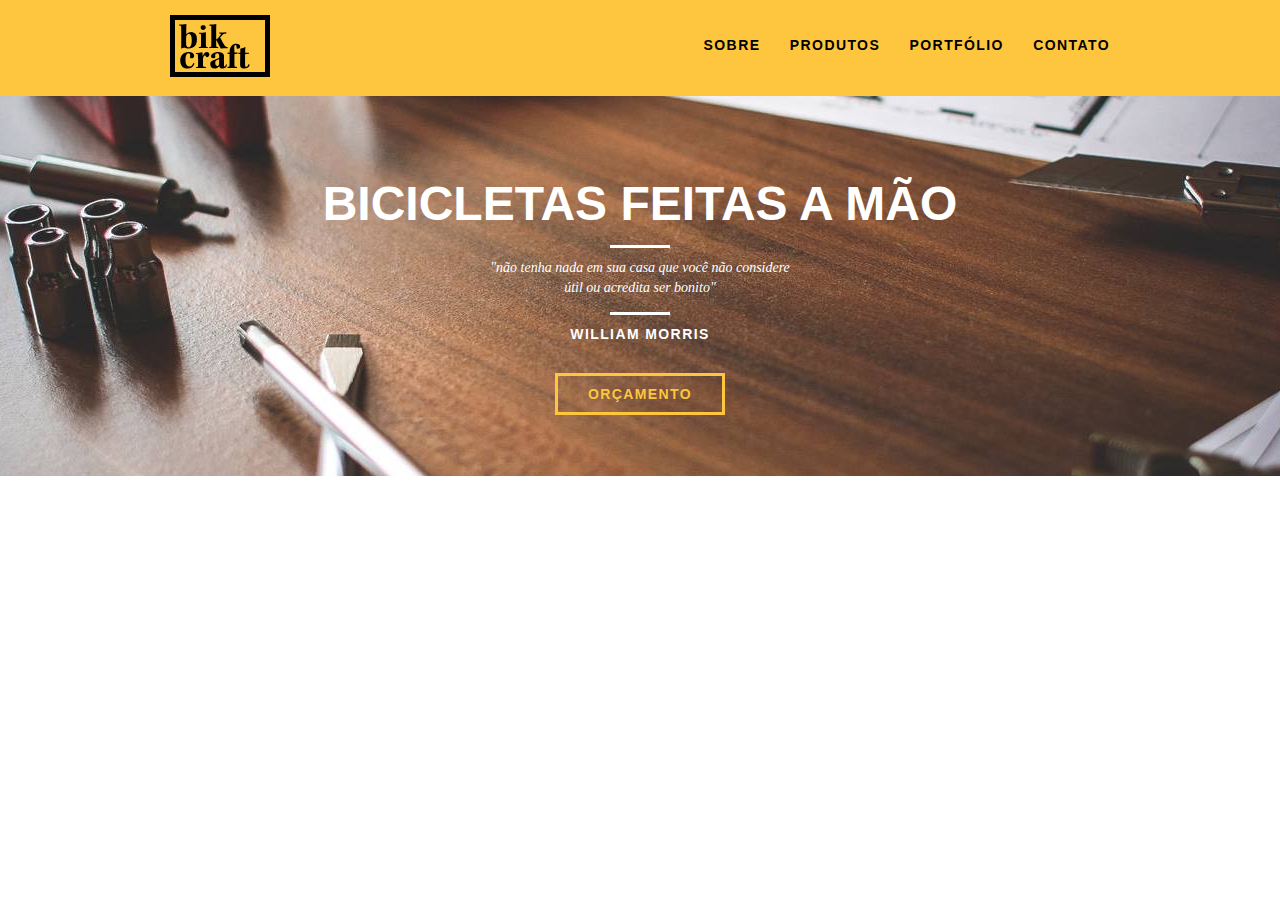
==== index.html @ 7f88d822 "bikcraft-1" ====
<!DOCTYPE html>
<html lang="pt-br">
<head>
    <meta charset="UTF-8">
    <meta http-equiv="X-UA-Compatible" content="IE=edge">
    <meta name="viewport" content="width=device-width, initial-scale=1.0">
    <title>Bikcraft</title>
    <link rel="stylesheet" href="css/normalize.css">
    <link rel="stylesheet" href="css/reset.css">
    <link rel="stylesheet" href="css/grid.css">
    <link rel="stylesheet" href="css/style.css">
</head>
<body>

    <header class="header">
        <div class="container">
            <a href="index.html" class="grid-4">
                <img src="img/bikcraft.svg" alt="Bikcraft">
            </a>
            <nav class="grid-12 header_menu">
                <ul>
                    <li><a href="sobre.html">Sobre</a></li>
                    <li><a href="produtos.html">Produtos</a></li>
                    <li><a href="portfolio.html">Portfólio</a></li>
                    <li><a href="contato.html">Contato</a></li>
                </ul>
            </nav>
        </div>
    </header>

    <section class="introducao">
        <div class="container">
            <h1>Bicicletas Feitas a Mão</h1>
            <blockquote class="quote-externo">
                <p>"não tenha nada em sua casa que você não considere útil ou acredita ser bonito"</p>
                <cite>WILLIAM MORRIS</cite>
            </blockquote>
            <a href="produtos.html" class="btn">Orçamento</a>
        </div>
    </section>

</body>
</html>
---- css/grid.css ----
*, *:before, *:after {
  -webkit-box-sizing: border-box; 
  -moz-box-sizing: border-box; 
  box-sizing: border-box;
}

.container {
	width: 960px;
	margin: 0 auto;
	padding: 0px;
	position: relative;
}

.container:after, .container:before {
	content: " ";
	display: table;
}

.container:after {
	clear: both;
}

.grid-1, .grid-2, .grid-3, .grid-4, .grid-5, .grid-6, .grid-7, .grid-8, .grid-9, .grid-10, .grid-11, .grid-12, .grid-13, .grid-14, .grid-15, .grid-16, .grid-1-3 {
	float: left;
	margin-left: 10px;
	margin-right: 10px;
}

.grid-1 	{width: 40px;}
.grid-2 	{width: 100px;}
.grid-3 	{width: 160px;}
.grid-4 	{width: 220px;}
.grid-5 	{width: 280px;}
.grid-6 	{width: 340px;}
.grid-7 	{width: 400px;}
.grid-8 	{width: 460px;}
.grid-9 	{width: 520px;}
.grid-10 	{width: 580px;}
.grid-11 	{width: 640px;}
.grid-12 	{width: 700px;}
.grid-13 	{width: 760px;}
.grid-14 	{width: 820px;}
.grid-15 	{width: 880px;}
.grid-16 	{width: 940px;}
.grid-1-3	{width: 300px;}
---- css/style.css ----
/* Estilos Gerais */

body {
    font-family: Arial, Helvetica, sans-serif;
}

p { 
    font-family: Georgia, 'Times New Roman', Times, serif;
    font-size: 14px;
    line-height: 20px;
}

.btn {
    border: 3px solid #fec63e;
    padding: 10px 30px;
    color: #fec63e;
    font-size: 14px;
    line-height: 20px;
    text-transform: uppercase;
    font-weight: bold;
    letter-spacing: .1em;
}

.btn:hover {
    color: #FFF;
    border-color: #FFF;
}

/* Header */

.header {
    position: fixed;
    top: 0;
    width: 100%;
    background: #fec63e; /* Amarelo */
    padding: 15px 0;
}

.header_menu {
    text-align: right;
}

.header_menu ul li {
    display: inline-block;
    margin-left: 25px;
    margin-top: 20px;
}

.header_menu ul li a {
    color: #000;
    font-weight: bold;
    text-transform: uppercase;
    letter-spacing: .1em;
    font-size: 14px;
    line-height: 20px;
    padding: 10px 0;
}

.header_menu ul li a:hover {
    color: #FFF;
}

/* Introdução */

.introducao {
    width: 100%;
    height: 380px;
    background: url("../img/bg.jpg") no-repeat center;
    background-size: cover;
    margin-top: 96px;
    text-align: center;
    padding-top: 80px;
}

.introducao h1 {
    font-size: 48px;
    color: #FFF;
    font-weight: bold;
    text-transform: uppercase;
}

.quote-externo {
    max-width: 320px;
    margin: 0 auto;
    margin-bottom: 40px;
    color: white;
}

.quote-externo p {
    font-style: italic;
}

.quote-externo p::before, .quote-externo p:after {
    content: "";
    display: block;
    width: 60px;
    height: 3px;
    background: #FFF;
    margin: 14px auto 10px auto;
}

.quote-externo cite {
    font-style: normal;
    font-weight: bold;
    font-size: 14px;
    letter-spacing: .1em;
}
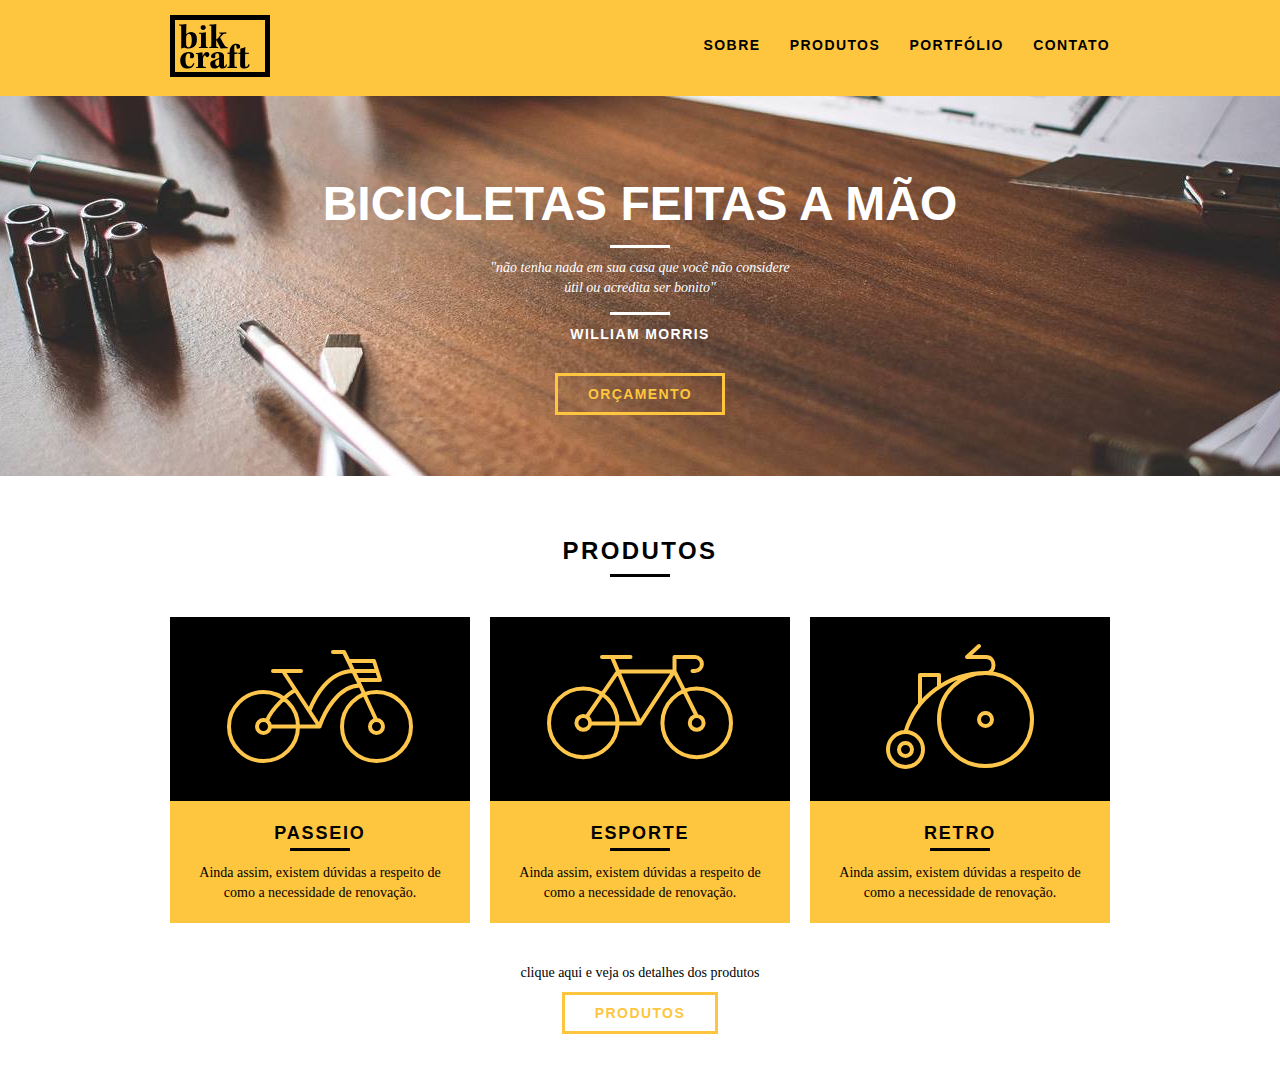
==== commit 692f52e0: "produtos-home" ====
--- a/index.html
+++ b/index.html
@@ -1,5 +1,6 @@
 <!DOCTYPE html>
 <html lang="pt-br">
+
 <head>
     <meta charset="UTF-8">
     <meta http-equiv="X-UA-Compatible" content="IE=edge">
@@ -10,6 +11,7 @@
     <link rel="stylesheet" href="css/grid.css">
     <link rel="stylesheet" href="css/style.css">
 </head>
+
 <body>
 
     <header class="header">
@@ -39,5 +41,42 @@
         </div>
     </section>
 
+    <section class="produtos container">
+        <h2 class="subtitulo">Produtos</h2>
+        <ul class="produtos_lista">
+
+            <li class="grid-1-3">
+                <div class="produtos_icone">
+                    <img src="img/produtos/passeio.svg" alt="Bikcraft Paseeio">
+                </div>
+                <h3>Passeio</h3>
+                <p>Ainda assim, existem dúvidas a respeito de como a necessidade de renovação.</p>
+            </li>
+
+            <li class="grid-1-3">
+                <div class="produtos_icone">
+                    <img src="img/produtos/esporte.svg" alt="Bikcraft Esporte">
+                </div>
+                <h3>Esporte</h3>
+                <p>Ainda assim, existem dúvidas a respeito de como a necessidade de renovação.</p>
+            </li>
+
+            <li class="grid-1-3">
+                <div class="produtos_icone">
+                    <img src="img/produtos/retro.svg" alt="Bikcraft Retro">
+                </div>
+                <h3>Retro</h3>
+                <p>Ainda assim, existem dúvidas a respeito de como a necessidade de renovação.</p>
+            </li>
+
+        </ul>
+
+        <div class="call">
+            <p>clique aqui e veja os detalhes dos produtos</p>
+            <a href="produtos.html" class="btn btn-preto">Produtos</a>
+        </div>
+    </section>
+
 </body>
+
 </html>--- a/css/style.css
+++ b/css/style.css
@@ -1,110 +1,182 @@
 /* Estilos Gerais */
 
 body {
-    font-family: Arial, Helvetica, sans-serif;
+  font-family: Arial, Helvetica, sans-serif;
 }
 
-p { 
-    font-family: Georgia, 'Times New Roman', Times, serif;
-    font-size: 14px;
-    line-height: 20px;
+p {
+  font-family: Georgia, "Times New Roman", Times, serif;
+  font-size: 14px;
+  line-height: 20px;
 }
 
 .btn {
-    border: 3px solid #fec63e;
-    padding: 10px 30px;
-    color: #fec63e;
-    font-size: 14px;
-    line-height: 20px;
-    text-transform: uppercase;
-    font-weight: bold;
-    letter-spacing: .1em;
+  border: 3px solid #fec63e;
+  padding: 10px 30px;
+  color: #fec63e;
+  font-size: 14px;
+  line-height: 20px;
+  text-transform: uppercase;
+  font-weight: bold;
+  letter-spacing: 0.1em;
 }
 
 .btn:hover {
-    color: #FFF;
-    border-color: #FFF;
+  color: #fff;
+  border-color: #fff;
+}
+
+.btn.btn-preto:hover {
+  color: #000;
+  border-color: #000;
+}
+
+.subtitulo {
+  font-size: 24px;
+  line-height: 30px;
+  font-weight: bold;
+  letter-spacing: 0.1em;
+  color: #000;
+  text-transform: uppercase;
+  text-align: center;
+  margin-bottom: 40px;
+}
+
+.subtitulo::after {
+  content: "";
+  display: block;
+  width: 60px;
+  height: 3px;
+  background: #000;
+  margin: 8px auto;
 }
 
 /* Header */
 
 .header {
-    position: fixed;
-    top: 0;
-    width: 100%;
-    background: #fec63e; /* Amarelo */
-    padding: 15px 0;
+  position: fixed;
+  top: 0;
+  width: 100%;
+  background: #fec63e; /* Amarelo */
+  padding: 15px 0;
+  z-index: 10;
 }
 
 .header_menu {
-    text-align: right;
+  text-align: right;
 }
 
 .header_menu ul li {
-    display: inline-block;
-    margin-left: 25px;
-    margin-top: 20px;
+  display: inline-block;
+  margin-left: 25px;
+  margin-top: 20px;
 }
 
 .header_menu ul li a {
-    color: #000;
-    font-weight: bold;
-    text-transform: uppercase;
-    letter-spacing: .1em;
-    font-size: 14px;
-    line-height: 20px;
-    padding: 10px 0;
+  color: #000;
+  font-weight: bold;
+  text-transform: uppercase;
+  letter-spacing: 0.1em;
+  font-size: 14px;
+  line-height: 20px;
+  padding: 10px 0;
 }
 
 .header_menu ul li a:hover {
-    color: #FFF;
+  color: #fff;
 }
 
 /* Introdução */
 
 .introducao {
-    width: 100%;
-    height: 380px;
-    background: url("../img/bg.jpg") no-repeat center;
-    background-size: cover;
-    margin-top: 96px;
-    text-align: center;
-    padding-top: 80px;
+  width: 100%;
+  height: 380px;
+  background: url("../img/bg.jpg") no-repeat center;
+  background-size: cover;
+  margin-top: 96px;
+  text-align: center;
+  padding-top: 80px;
 }
 
 .introducao h1 {
-    font-size: 48px;
-    color: #FFF;
-    font-weight: bold;
-    text-transform: uppercase;
+  font-size: 48px;
+  color: #fff;
+  font-weight: bold;
+  text-transform: uppercase;
 }
 
 .quote-externo {
-    max-width: 320px;
-    margin: 0 auto;
-    margin-bottom: 40px;
-    color: white;
+  max-width: 320px;
+  margin: 0 auto;
+  margin-bottom: 40px;
+  color: white;
 }
 
 .quote-externo p {
-    font-style: italic;
+  font-style: italic;
 }
 
-.quote-externo p::before, .quote-externo p:after {
-    content: "";
-    display: block;
-    width: 60px;
-    height: 3px;
-    background: #FFF;
-    margin: 14px auto 10px auto;
+.quote-externo p::before,
+.quote-externo p:after {
+  content: "";
+  display: block;
+  width: 60px;
+  height: 3px;
+  background: #fff;
+  margin: 14px auto 10px auto;
 }
 
 .quote-externo cite {
-    font-style: normal;
-    font-weight: bold;
-    font-size: 14px;
-    letter-spacing: .1em;
+  font-style: normal;
+  font-weight: bold;
+  font-size: 14px;
+  letter-spacing: 0.1em;
 }
 
+/* Produtos */
 
+.produtos {
+  padding: 60px 0;
+}
 
+.produtos_lista li {
+  background: #fec63e;
+  text-align: center;
+}
+
+.produtos_lista li h3 {
+  font-weight: bold;
+  font-size: 18px;
+  line-height: 25px;
+  text-transform: uppercase;
+  letter-spacing: 0.1em;
+  margin-top: 20px;
+}
+
+.produtos_lista li h3:after {
+  content: "";
+  display: block;
+  width: 60px;
+  height: 3px;
+  background: #000;
+  margin: 2px auto;
+}
+
+.produtos_lista li p {
+  padding: 10px 20px 20px 20px;
+}
+
+.produtos_icone {
+  background: #000;
+  padding: 20px;
+}
+
+.call {
+  padding-top: 40px;
+  text-align: center;
+  clear: both;
+}
+
+.call p {
+  margin-bottom: 20px;
+}
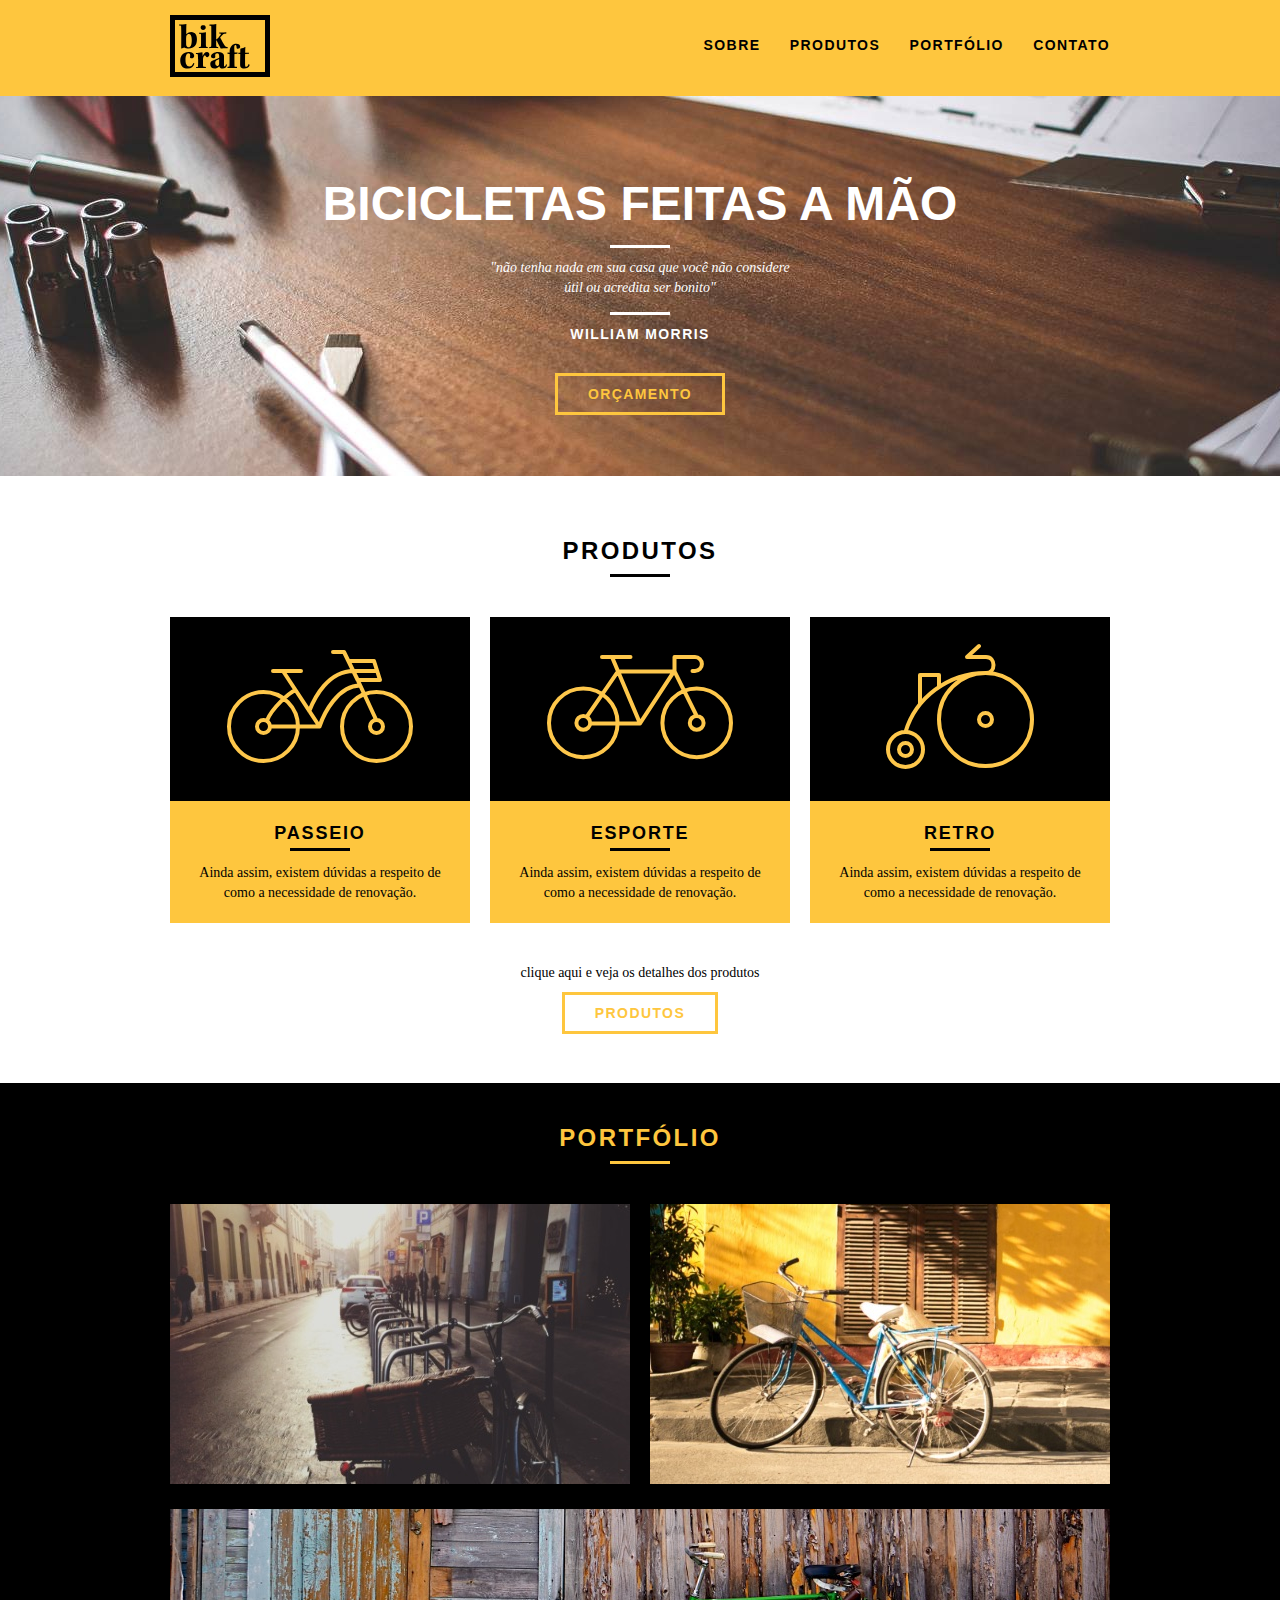
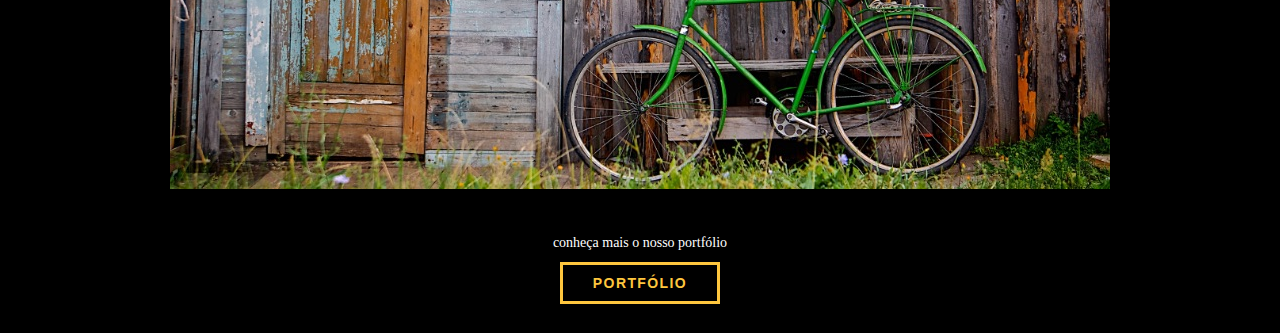
==== commit 6c9ab369: "home-portfolio" ====
--- a/index.html
+++ b/index.html
@@ -76,6 +76,21 @@
             <a href="produtos.html" class="btn btn-preto">Produtos</a>
         </div>
     </section>
+    <!-- Fecha Produtos -->
+    <section class="portfolio">
+        <div class="container">
+            <h2 class="subtitulo">Portfólio</h2>
+            <ul class="portfolio_lista">
+                <li class="grid-8"><img src="img/portfolio/retro.jpg" alt="Bicicleta Retro"></li>
+                <li class="grid-8"><img src="img/portfolio/passeio.jpg" alt="Bicicleta Passeio"></li>
+                <li class="grid-16"><img src="img/portfolio/esporte.jpg" alt="Bicicleta Esporte"></li>
+            </ul>
+            <div class="call">
+                <p>conheça mais o nosso portfólio</p>
+                <a href="portfolio.html" class="btn">Portfólio</a>
+            </div>
+        </div>
+    </section>
 
 </body>
 
--- a/css/style.css
+++ b/css/style.css
@@ -180,3 +180,27 @@
 .call p {
   margin-bottom: 20px;
 }
+
+/* Portfólio */
+
+.portfolio {
+  width: 100%;
+  background: #000;
+  padding: 40px 0;
+}
+
+.portfolio .subtitulo {
+  color: #fec63e;
+}
+
+.portfolio .subtitulo::after {
+  background: #fec63e;
+}
+
+.portfolio_lista li:last-child {
+  margin-top: 20px;
+}
+
+.portfolio .call p {
+  color: #fff;
+}
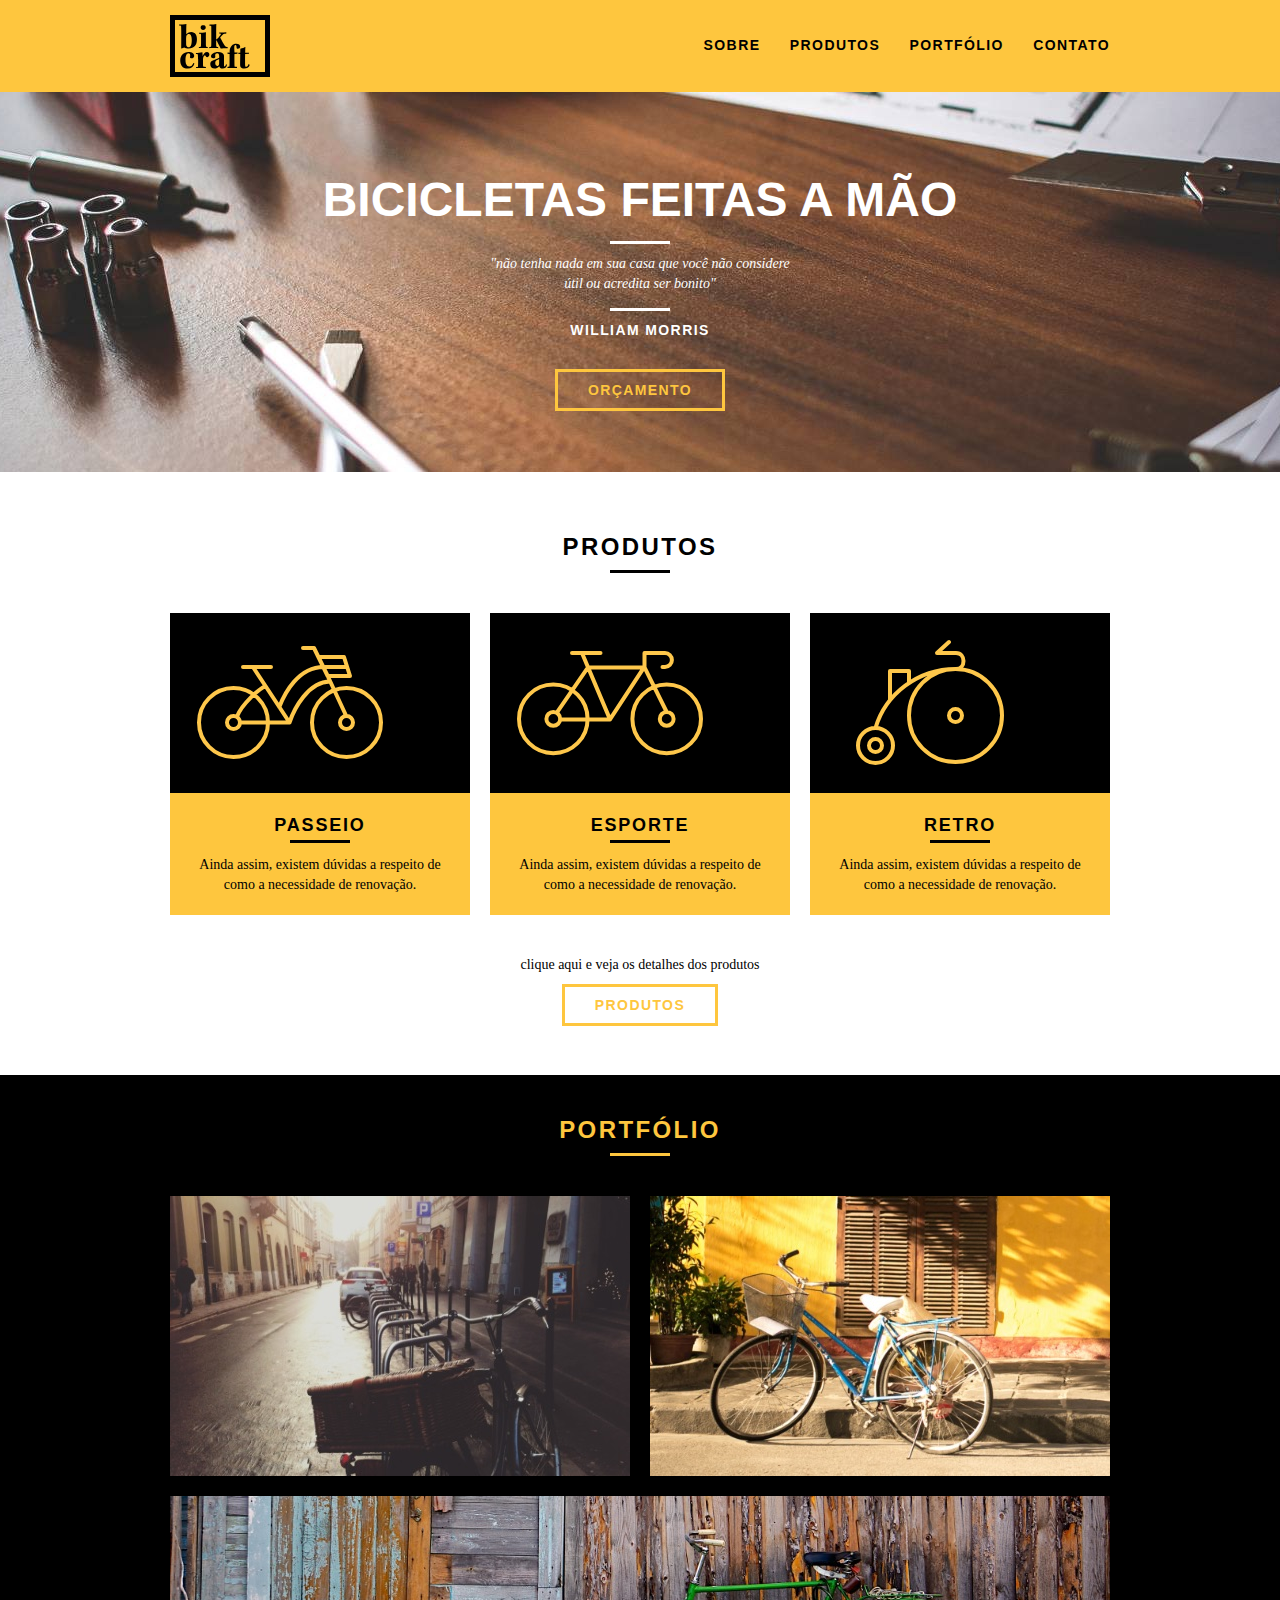
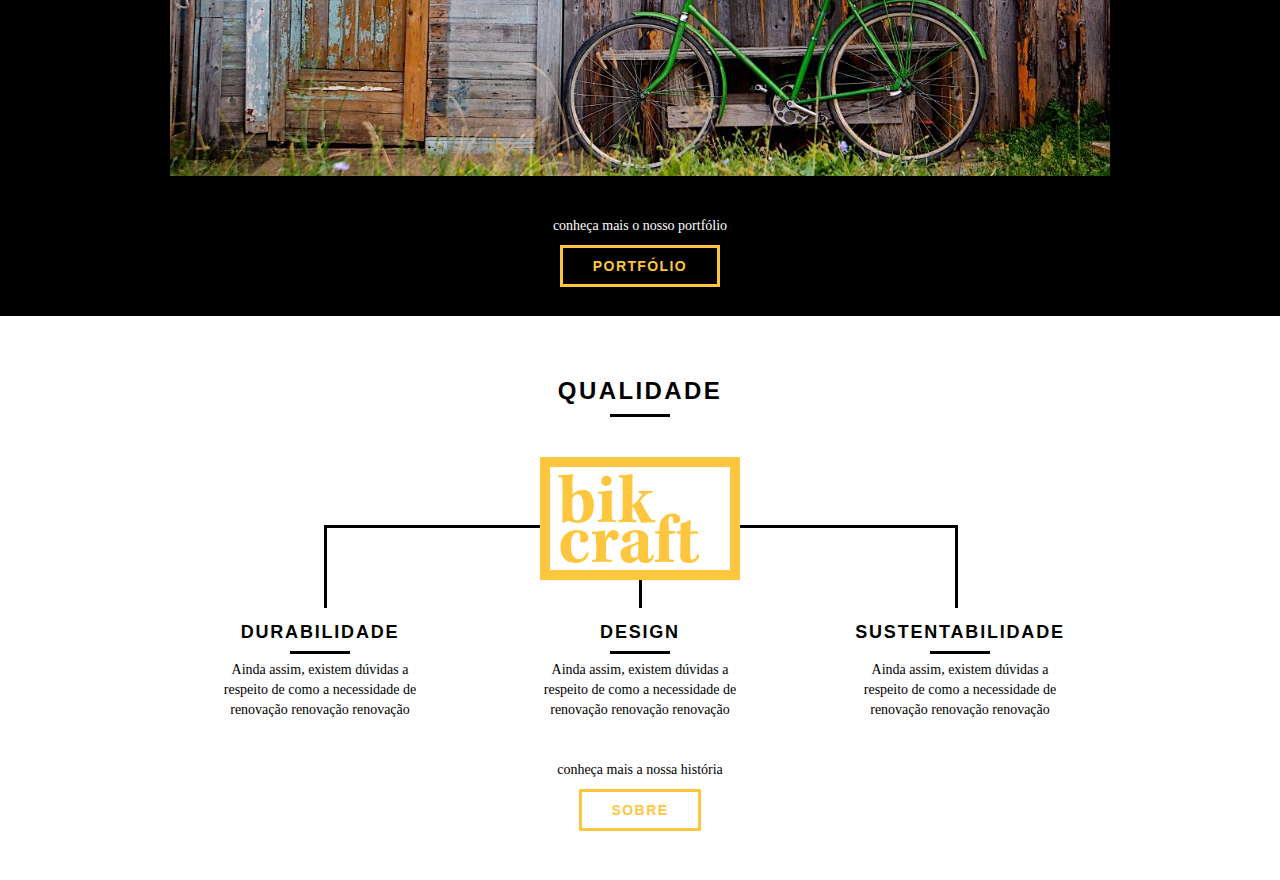
==== commit 6cdc53b6: "home-qualidade" ====
--- a/index.html
+++ b/index.html
@@ -92,6 +92,29 @@
         </div>
     </section>
 
+    <section class="qualidade container">
+        <h2 class="subtitulo">Qualidade</h2>
+        <img src="img/bikcraft-qualidade.svg" alt="Bikcraft">
+        <ul class="qualidade_lista">
+            <li class="grid-1-3">
+                <h3>Durabilidade</h3>
+                <p>Ainda assim, existem dúvidas a respeito de como a necessidade de renovação renovação renovação</p>
+            </li>
+            <li class="grid-1-3">
+                <h3>Design</h3>
+                <p>Ainda assim, existem dúvidas a respeito de como a necessidade de renovação renovação renovação</p>
+            </li>
+            <li class="grid-1-3">
+                <h3>Sustentabilidade</h3>
+                <p>Ainda assim, existem dúvidas a respeito de como a necessidade de renovação renovação renovação</p>
+            </li>
+        </ul>
+        <div class="call">
+            <p>conheça mais a nossa história</p>
+            <a href="sobre.html" class="btn btn-preto">Sobre</a>
+        </div>
+    </section>
+
 </body>
 
 </html>--- a/css/style.css
+++ b/css/style.css
@@ -8,6 +8,10 @@
   font-family: Georgia, "Times New Roman", Times, serif;
   font-size: 14px;
   line-height: 20px;
+}
+
+img {
+  display: block;
 }
 
 .btn {
@@ -93,7 +97,7 @@
   height: 380px;
   background: url("../img/bg.jpg") no-repeat center;
   background-size: cover;
-  margin-top: 96px;
+  margin-top: 92px;
   text-align: center;
   padding-top: 80px;
 }
@@ -204,3 +208,52 @@
 .portfolio .call p {
   color: #fff;
 }
+
+/* Qualidade */
+
+.qualidade {
+  padding: 60px 0;
+}
+
+.qualidade:after {
+  content: "";
+  width: 634px;
+  height: 83px;
+  display: block;
+  background: url("../img/linhas.svg") no-repeat center;
+  position: absolute;
+  top: 209px;
+  right: 162px;
+  z-index: -1;
+}
+
+.qualidade img {
+  margin: 0 auto;
+}
+
+.qualidade_lista {
+  padding-top: 20px;
+}
+
+.qualidade_lista li {
+  text-align: center;
+  padding: 0 40px;
+}
+
+.qualidade_lista li h3 {
+  font-weight: bold;
+  font-size: 18px;
+  line-height: 25px;
+  text-transform: uppercase;
+  letter-spacing: 0.1em;
+  margin-top: 20px;
+}
+
+.qualidade_lista li h3:after {
+  content: "";
+  display: block;
+  width: 60px;
+  height: 3px;
+  background: #000;
+  margin: 6px auto;
+}
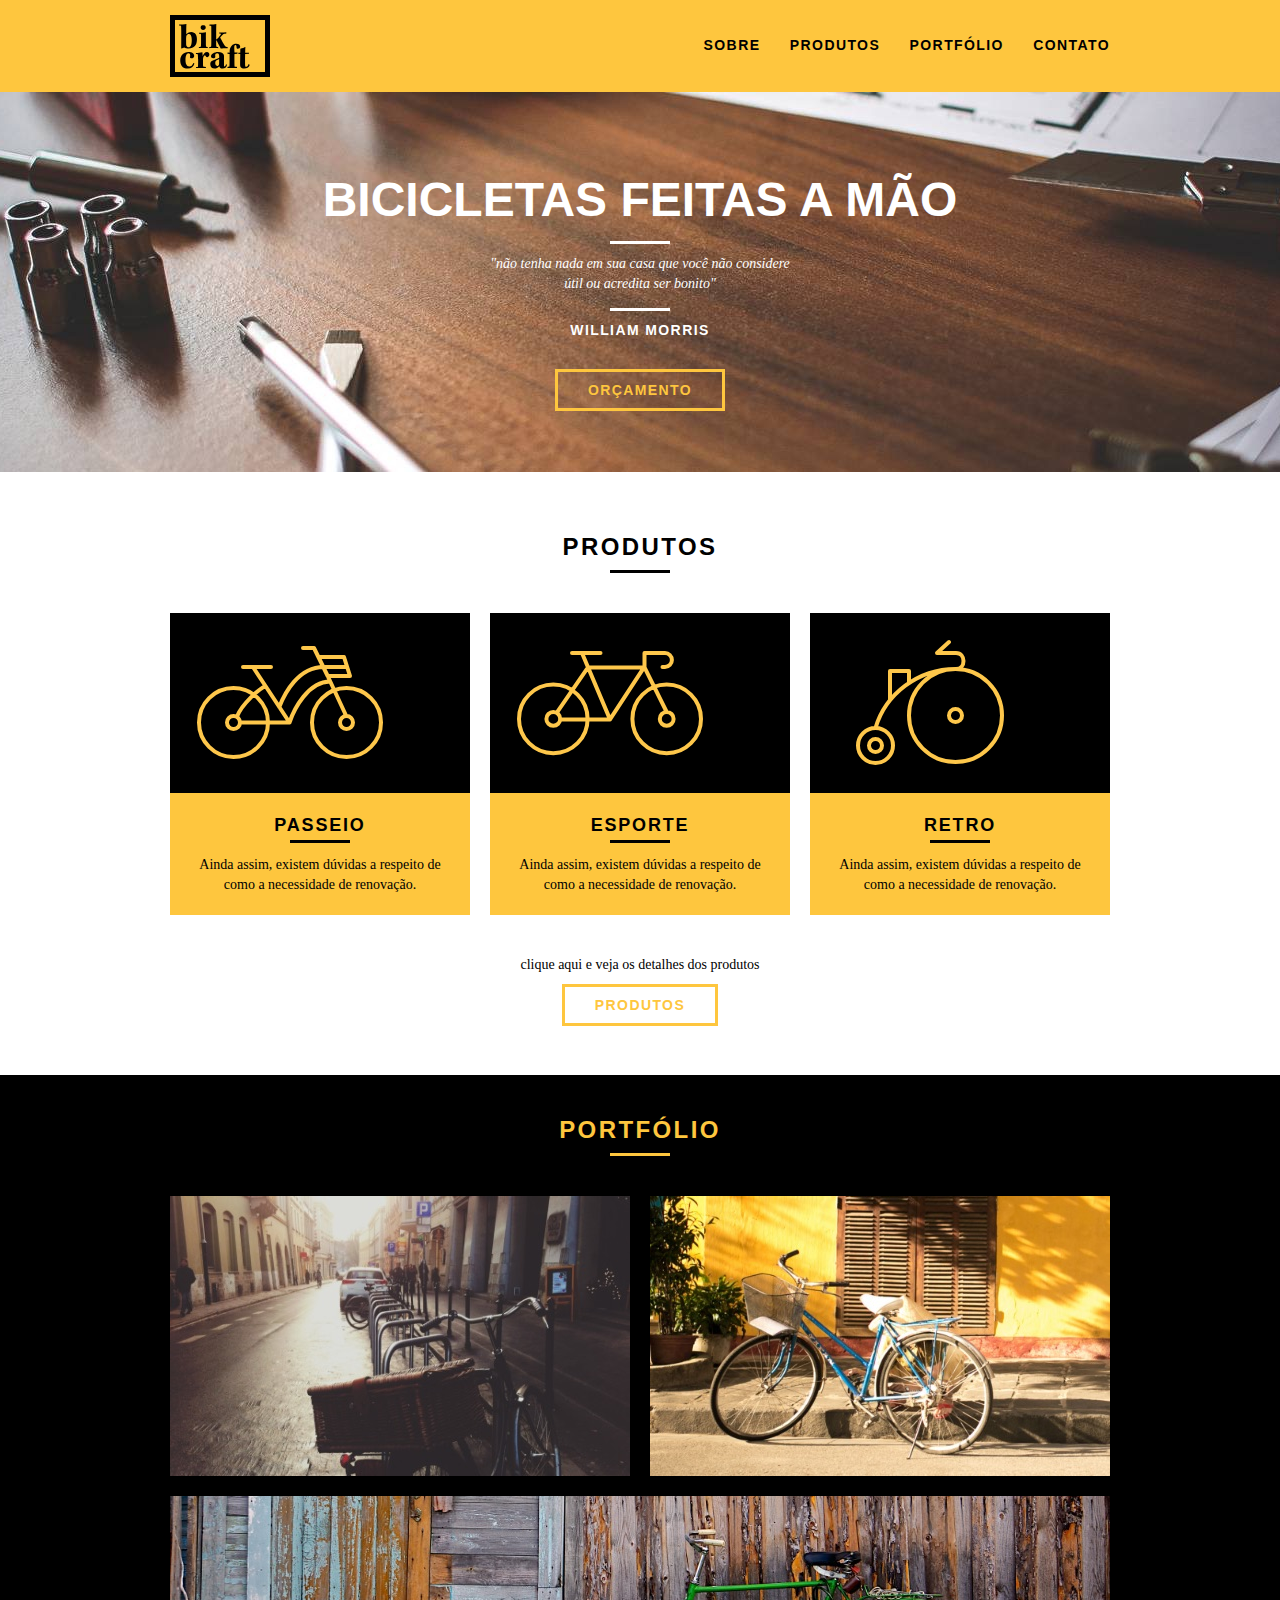
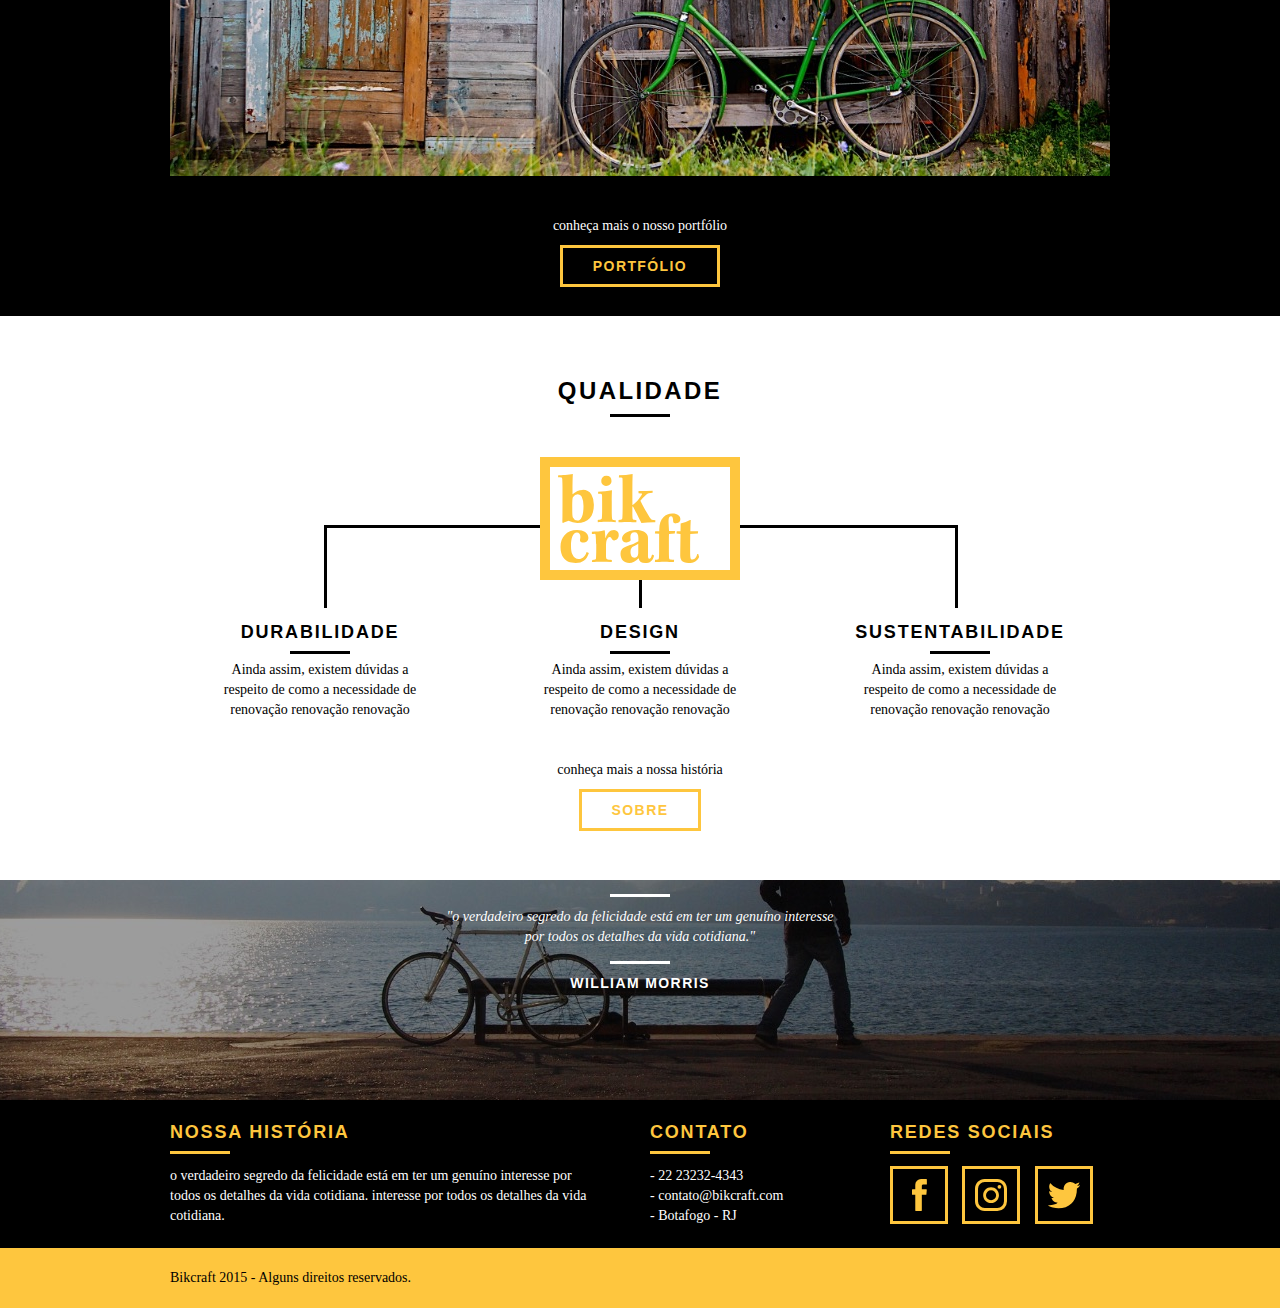
==== commit f2128e70: "home-footer" ====
--- a/index.html
+++ b/index.html
@@ -115,6 +115,49 @@
         </div>
     </section>
 
+    <section class="quebra">
+        <blockquote class="quote-externo container">
+            <p>"o verdadeiro segredo da felicidade está em ter um genuíno interesse por todos os detalhes da vida cotidiana."</p>
+            <cite>WILLIAM MORRIS</cite>
+        </blockquote>
+    </section>
+
+    <footer>
+        <div class="footer">
+            <div class="container">
+
+                <div class="grid-8 footer_historia">
+                    <h3>Nossa História</h3>
+                    <p>o verdadeiro segredo da felicidade está em ter um genuíno interesse por todos os detalhes da vida cotidiana. interesse por todos os detalhes da vida cotidiana.</p>
+                </div>
+
+                <div class="grid-4 footer_contato">
+                    <h3>Contato</h3>
+                    <ul>
+                        <li>- 22 23232-4343</li>
+                        <li>- contato@bikcraft.com</li>
+                        <li>- Botafogo - RJ</li>
+                    </ul>
+                </div>
+
+                <div class="grid-4 footer_redes">
+                    <h3>Redes Sociais</h3>
+                    <ul>
+                        <li><a href="http://facebook.com" target="_blank"><img src="img/redes-sociais/facebook.svg" alt="facebook"></a></li>
+                        <li><a href="http://instagram.com" target="_blank"><img src="img/redes-sociais/instagram.svg" alt="instagram"></a></li>
+                        <li><a href="http://twitter.com" target="_blank"><img src="img/redes-sociais/twitter.svg" alt="twitter"></a></li>
+                    </ul>
+                </div>
+            </div>
+        </div>
+
+        <div class="copy">
+            <div class="container">
+                <p class="grid-16">Bikcraft 2015 - Alguns direitos reservados.</p>
+            </div>
+        </div>
+    </footer>
+
 </body>
 
 </html>--- a/css/style.css
+++ b/css/style.css
@@ -257,3 +257,75 @@
   background: #000;
   margin: 6px auto;
 }
+
+/* Quebra */
+
+.quebra {
+  width: 100%;
+  height: 220px;
+  background: url("../img/bg-footer.jpg") no-repeat center;
+  background-size: cover;
+  text-align: center;
+}
+
+.quebra .quote-externo {
+  max-width: 400px;
+}
+
+/* Footer */
+
+.footer {
+  width: 100%;
+  background: #000;
+  color: #fff;
+  padding: 20px 0;
+}
+
+.footer h3 {
+  font-size: 18px;
+  line-height: 25px;
+  color: #fec63e;
+  text-transform: uppercase;
+  letter-spacing: 0.1em;
+  font-weight: bold;
+}
+
+.footer h3:after {
+  content: "";
+  display: block;
+  width: 60px;
+  height: 3px;
+  background: #fec63e;
+  margin: 6px 0 12px 0;
+}
+
+.footer_historia {
+  padding-right: 40px;
+}
+
+.footer_contato ul li {
+  font-size: 14px;
+  line-height: 20px;
+  font-family: Georgia, "Times New Roman", Times, serif;
+}
+
+.footer_redes ul li {
+  display: inline-block;
+  margin-right: 10px;
+}
+
+.footer_redes ul li a {
+  border: 3px solid #fec63e;
+  display: block;
+  padding: 10px;
+}
+
+.footer_redes ul li a:hover {
+  border-color: #fff;
+}
+
+.copy {
+  width: 100%;
+  background: #fec63e;
+  padding: 20px 0;
+}
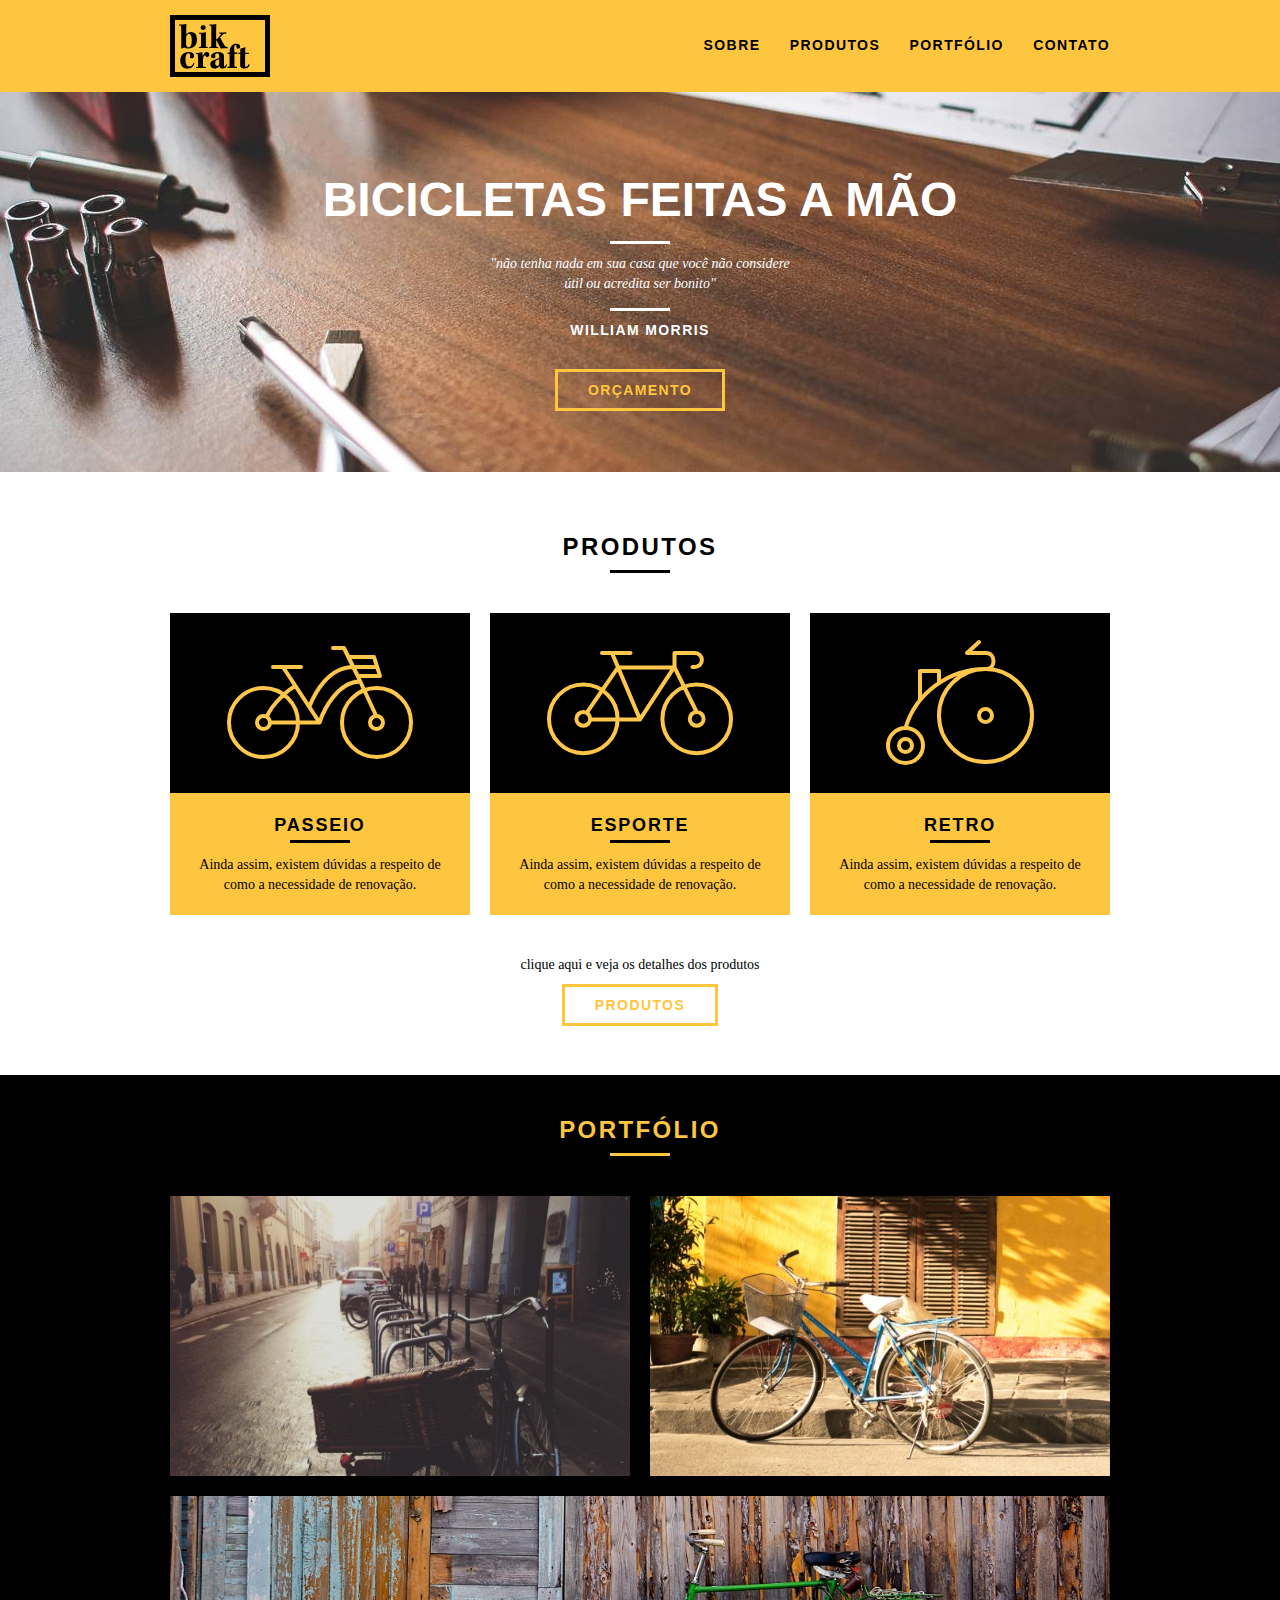
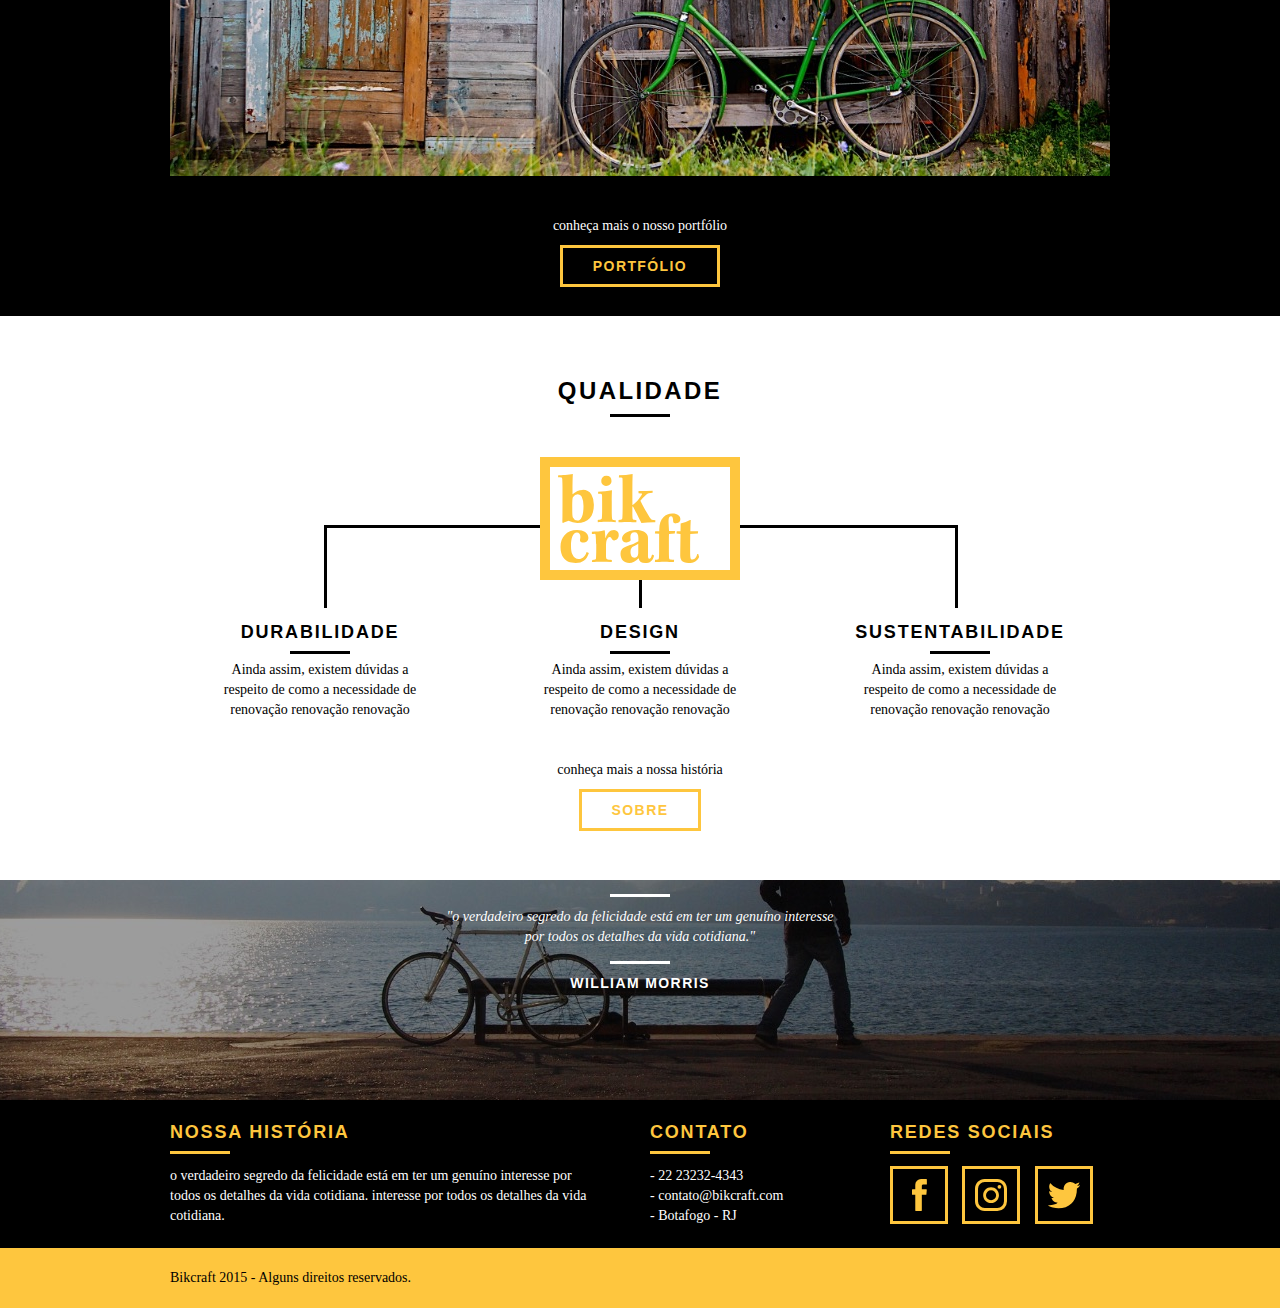
==== commit 973327d0: "header-responsivo" ====
--- a/index.html
+++ b/index.html
@@ -10,6 +10,7 @@
     <link rel="stylesheet" href="css/reset.css">
     <link rel="stylesheet" href="css/grid.css">
     <link rel="stylesheet" href="css/style.css">
+    <link rel="stylesheet" href="css/responsivo.css">
 </head>
 
 <body>
--- a/css/grid.css
+++ b/css/grid.css
@@ -1,45 +1,183 @@
-*, *:before, *:after {
-  -webkit-box-sizing: border-box; 
-  -moz-box-sizing: border-box; 
+*,
+*:before,
+*:after {
+  -webkit-box-sizing: border-box;
+  -moz-box-sizing: border-box;
   box-sizing: border-box;
 }
 
 .container {
-	width: 960px;
-	margin: 0 auto;
-	padding: 0px;
-	position: relative;
+  width: 960px;
+  margin: 0 auto;
+  padding: 0px;
+  position: relative;
 }
 
-.container:after, .container:before {
-	content: " ";
-	display: table;
+.container:after,
+.container:before {
+  content: " ";
+  display: table;
 }
 
 .container:after {
-	clear: both;
+  clear: both;
 }
 
-.grid-1, .grid-2, .grid-3, .grid-4, .grid-5, .grid-6, .grid-7, .grid-8, .grid-9, .grid-10, .grid-11, .grid-12, .grid-13, .grid-14, .grid-15, .grid-16, .grid-1-3 {
-	float: left;
-	margin-left: 10px;
-	margin-right: 10px;
+.grid-1,
+.grid-2,
+.grid-3,
+.grid-4,
+.grid-5,
+.grid-6,
+.grid-7,
+.grid-8,
+.grid-9,
+.grid-10,
+.grid-11,
+.grid-12,
+.grid-13,
+.grid-14,
+.grid-15,
+.grid-16,
+.grid-1-3 {
+  float: left;
+  margin-left: 10px;
+  margin-right: 10px;
 }
 
-.grid-1 	{width: 40px;}
-.grid-2 	{width: 100px;}
-.grid-3 	{width: 160px;}
-.grid-4 	{width: 220px;}
-.grid-5 	{width: 280px;}
-.grid-6 	{width: 340px;}
-.grid-7 	{width: 400px;}
-.grid-8 	{width: 460px;}
-.grid-9 	{width: 520px;}
-.grid-10 	{width: 580px;}
-.grid-11 	{width: 640px;}
-.grid-12 	{width: 700px;}
-.grid-13 	{width: 760px;}
-.grid-14 	{width: 820px;}
-.grid-15 	{width: 880px;}
-.grid-16 	{width: 940px;}
-.grid-1-3	{width: 300px;}+.grid-1 {
+  width: 40px;
+}
+.grid-2 {
+  width: 100px;
+}
+.grid-3 {
+  width: 160px;
+}
+.grid-4 {
+  width: 220px;
+}
+.grid-5 {
+  width: 280px;
+}
+.grid-6 {
+  width: 340px;
+}
+.grid-7 {
+  width: 400px;
+}
+.grid-8 {
+  width: 460px;
+}
+.grid-9 {
+  width: 520px;
+}
+.grid-10 {
+  width: 580px;
+}
+.grid-11 {
+  width: 640px;
+}
+.grid-12 {
+  width: 700px;
+}
+.grid-13 {
+  width: 760px;
+}
+.grid-14 {
+  width: 820px;
+}
+.grid-15 {
+  width: 880px;
+}
+.grid-16 {
+  width: 940px;
+}
+.grid-1-3 {
+  width: 300px;
+}
+
+@media only screen and (min-width: 788px) and (max-width: 979px) {
+  .container {
+    width: 768px;
+  }
+  .grid-1 {
+    width: 28px;
+  }
+  .grid-2 {
+    width: 76px;
+  }
+  .grid-3 {
+    width: 124px;
+  }
+  .grid-4 {
+    width: 172px;
+  }
+  .grid-5 {
+    width: 220px;
+  }
+  .grid-6 {
+    width: 268px;
+  }
+  .grid-7 {
+    width: 316px;
+  }
+  .grid-8 {
+    width: 364px;
+  }
+  .grid-9 {
+    width: 412px;
+  }
+  .grid-10 {
+    width: 460px;
+  }
+  .grid-11 {
+    width: 508px;
+  }
+  .grid-12 {
+    width: 556px;
+  }
+  .grid-13 {
+    width: 604px;
+  }
+  .grid-14 {
+    width: 652px;
+  }
+  .grid-15 {
+    width: 700px;
+  }
+  .grid-16 {
+    width: 748px;
+  }
+  .grid-1-3 {
+    width: 236px;
+  }
+}
+
+@media only screen and (max-width: 787px) {
+  .container {
+    width: 300px;
+  }
+
+  .grid-1,
+  .grid-2,
+  .grid-3,
+  .grid-4,
+  .grid-5,
+  .grid-6,
+  .grid-7,
+  .grid-8,
+  .grid-9,
+  .grid-10,
+  .grid-11,
+  .grid-12,
+  .grid-13,
+  .grid-14,
+  .grid-15,
+  .grid-16,
+  .grid-1-3 {
+    width: 300px;
+    margin: 0 0 20px 0;
+    float: none;
+  }
+}
--- a/css/style.css
+++ b/css/style.css
@@ -12,6 +12,7 @@
 
 img {
   display: block;
+  max-width: 100%;
 }
 
 .btn {
@@ -46,13 +47,32 @@
   margin-bottom: 40px;
 }
 
-.subtitulo::after {
+.subtitulo:after {
   content: "";
   display: block;
   width: 60px;
   height: 3px;
   background: #000;
   margin: 8px auto;
+}
+
+.subtitulo-interno {
+  font-size: 24px;
+  line-height: 30px;
+  font-weight: bold;
+  letter-spacing: 0.1em;
+  color: #000;
+  text-transform: uppercase;
+  margin-bottom: 20px;
+}
+
+.subtitulo-interno:after {
+  content: "";
+  display: block;
+  width: 60px;
+  height: 3px;
+  background: #000;
+  margin: 8px 0;
 }
 
 /* Header */
@@ -90,6 +110,9 @@
   color: #fff;
 }
 
+.header_menu ul li a.menu_ativo {
+  color: #fff;
+}
 /* Introdução */
 
 .introducao {
@@ -137,6 +160,31 @@
   letter-spacing: 0.1em;
 }
 
+/* Introdução Interna */
+
+.introducao-interna {
+  width: 100%;
+  margin-top: 92px;
+  height: 160px;
+  text-align: center;
+  color: #fff;
+  padding-top: 30px;
+}
+
+.introducao-interna h1 {
+  font-size: 36px;
+  font-weight: bold;
+  text-transform: uppercase;
+}
+
+.introducao-interna h1:after {
+  content: "";
+  display: block;
+  width: 60px;
+  height: 3px;
+  background: #fff;
+  margin: 14px auto 10px auto;
+}
 /* Produtos */
 
 .produtos {
@@ -146,6 +194,10 @@
 .produtos_lista li {
   background: #fec63e;
   text-align: center;
+}
+
+.produtos_lista img {
+  margin: 0 auto;
 }
 
 .produtos_lista li h3 {
@@ -233,6 +285,7 @@
 
 .qualidade_lista {
   padding-top: 20px;
+  overflow: auto; /* clear-fix */
 }
 
 .qualidade_lista li {
--- a/css/responsivo.css
+++ b/css/responsivo.css
@@ -0,0 +1,47 @@
+/* Estilo para tablet */
+
+@media only screen and (min-width: 788px) and (max-width: 979px) {
+}
+
+/* Estilo para smartphone */
+
+@media only screen and (max-width: 787px) {
+  .header {
+    position: relative;
+    padding-bottom: 0px;
+  }
+
+  /* Header */
+
+  .header img {
+    margin: 0 auto 10px 0;
+  }
+
+  .header_menu {
+    text-align: center;
+  }
+
+  .header_menu ul li {
+    margin: 5px;
+  }
+
+  .header_menu ul li a {
+    border: 4px solid #000;
+    width: 136px;
+    display: block;
+    float: left;
+  }
+
+  .header_menu ul li a:hover {
+    border-color: #fff;
+  }
+
+  /* Introdução */
+
+  .introducao {
+    margin-top: 0px;
+    padding-top: 20px;
+    background: url("../img/bg-mobile.jpg") no-repeat center;
+    background-size: cover;
+  }
+}
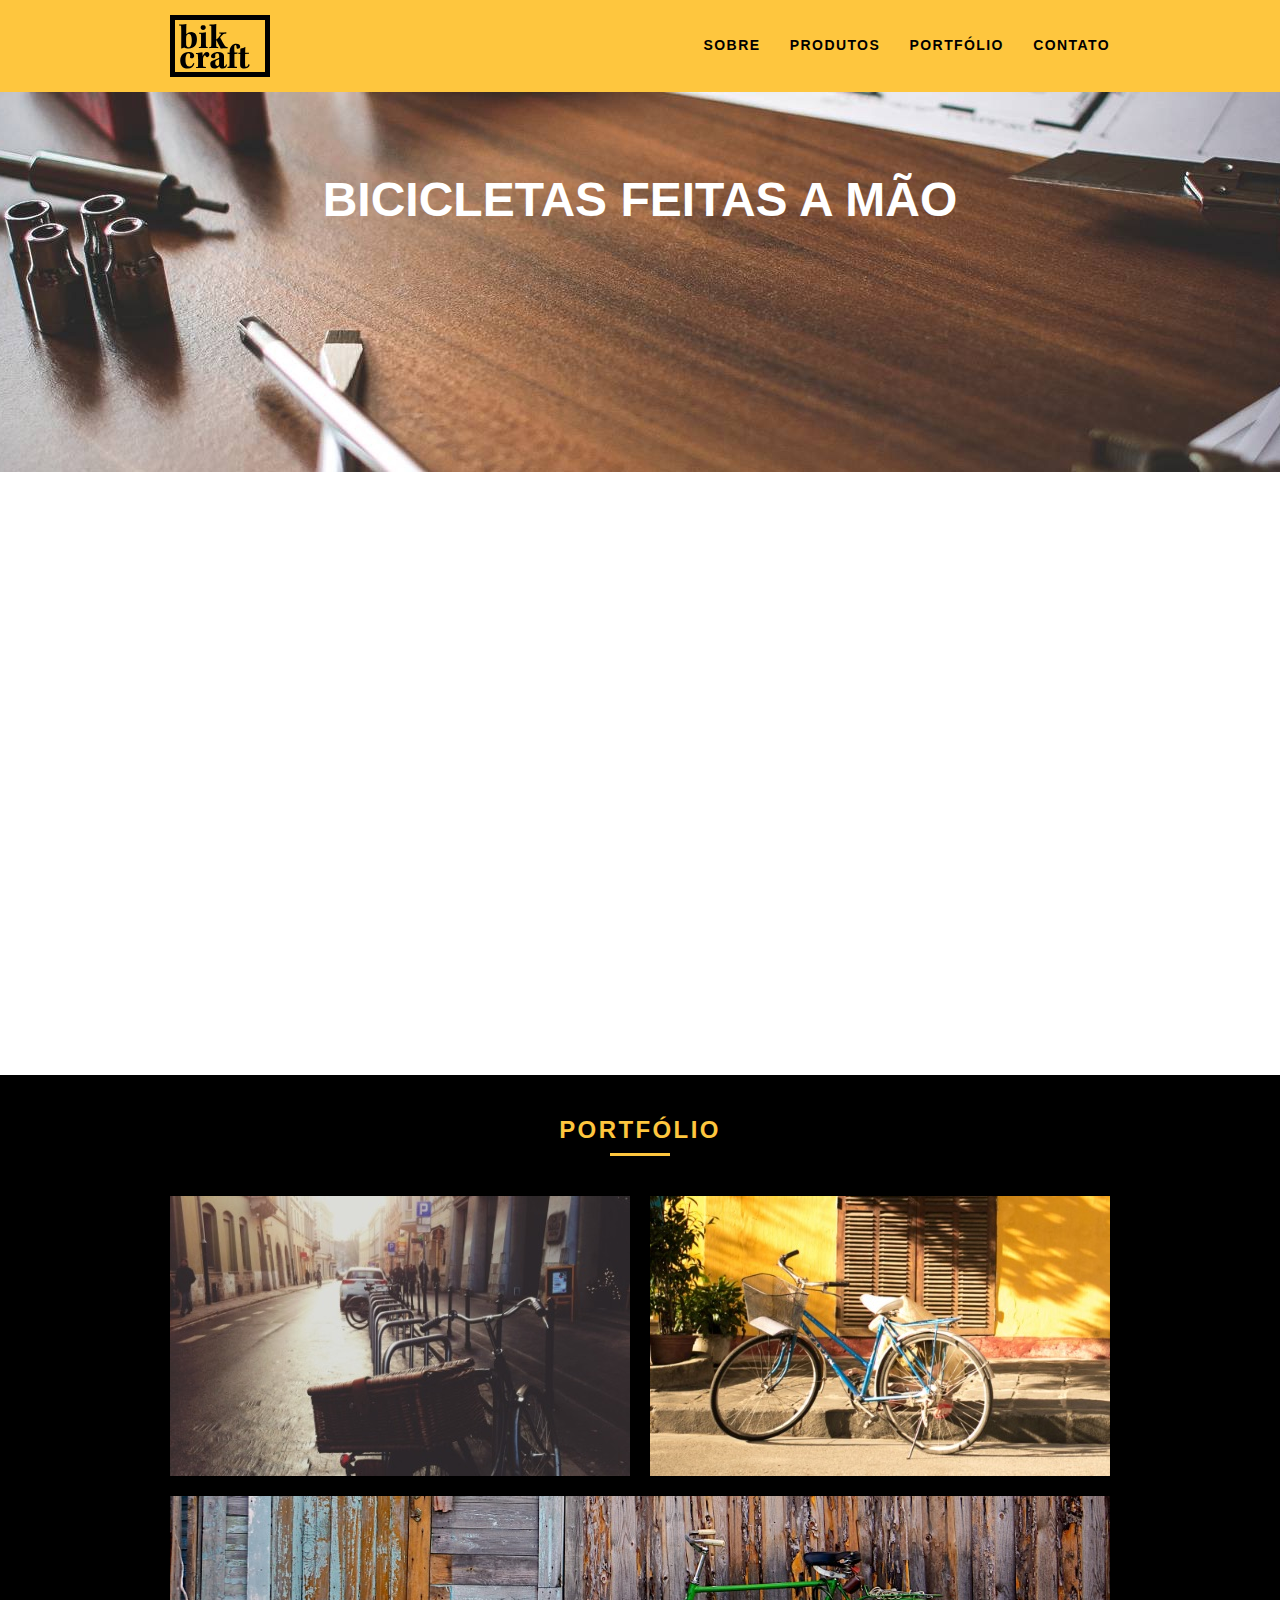
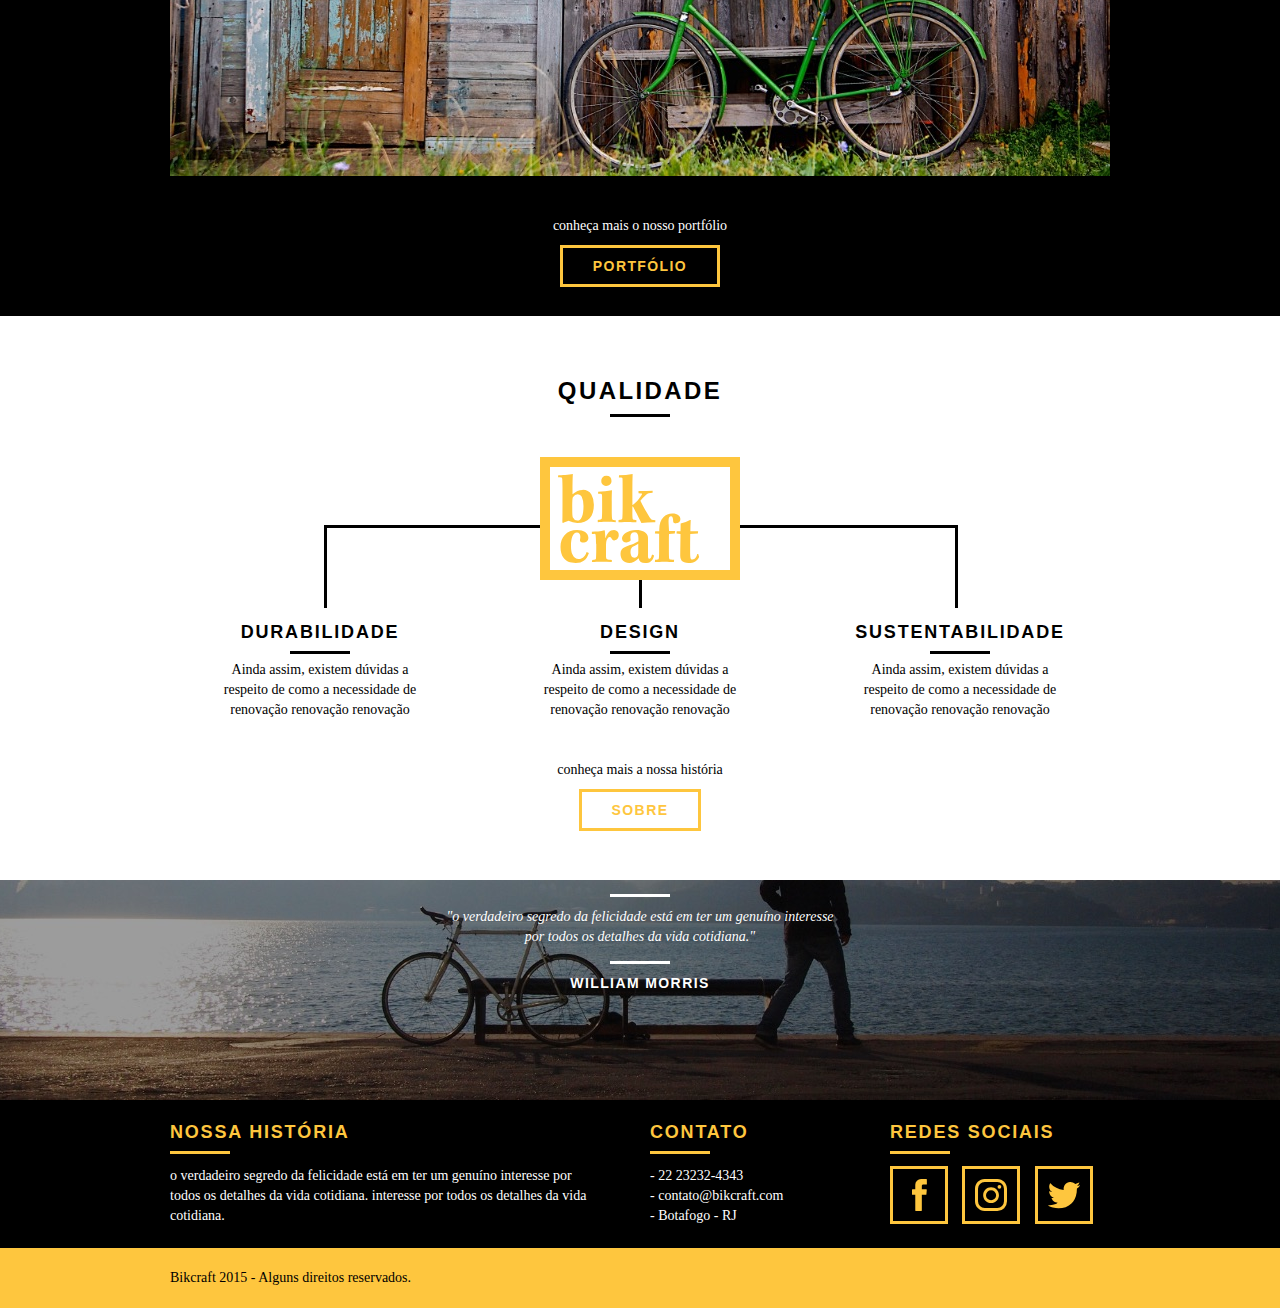
==== commit f1e52472: "JavaScript-animacoes" ====
--- a/index.html
+++ b/index.html
@@ -11,6 +11,7 @@
     <link rel="stylesheet" href="css/grid.css">
     <link rel="stylesheet" href="css/style.css">
     <link rel="stylesheet" href="css/responsivo.css">
+    <script>document.documentElement.classList.add("js")</script>
 </head>
 
 <body>
@@ -33,16 +34,16 @@
 
     <section class="introducao">
         <div class="container">
-            <h1>Bicicletas Feitas a Mão</h1>
-            <blockquote class="quote-externo">
+            <h1 data-anime="400" class="fadeInDown">Bicicletas Feitas a Mão</h1>
+            <blockquote data-anime="800" class="fadeInDown quote-externo">
                 <p>"não tenha nada em sua casa que você não considere útil ou acredita ser bonito"</p>
                 <cite>WILLIAM MORRIS</cite>
             </blockquote>
-            <a href="produtos.html" class="btn">Orçamento</a>
+            <a data-anime="1200" href="produtos.html" class="btn">Orçamento</a>
         </div>
     </section>
 
-    <section class="produtos container">
+    <section class="produtos container fadeInDown" data-anime="1600">
         <h2 class="subtitulo">Produtos</h2>
         <ul class="produtos_lista">
 
@@ -159,6 +160,9 @@
         </div>
     </footer>
 
+    <script src="./js/simple-anime.js"></script>
+    <script src="./js/script.js"></script>
+
 </body>
 
 </html>--- a/css/style.css
+++ b/css/style.css
@@ -382,3 +382,55 @@
   background: #fec63e;
   padding: 20px 0;
 }
+
+/* JavaScript */
+
+.js [data-slide] {
+  position: relative;
+}
+.js [data-slide] > * {
+  position: absolute;
+  top: 0px;
+  opacity: 0;
+}
+.js [data-slide] > .active {
+  position: relative;
+  opacity: 1;
+  transition: opacity 500ms;
+}
+
+.js [data-slide-nav] {
+  display: block;
+  text-align: center;
+  margin-top: 20px;
+}
+.js [data-slide-nav] button {
+  display: inline-block;
+  width: 12px;
+  height: 12px;
+  margin: 4px;
+  border: none;
+  padding: 0px;
+  border-radius: 6px;
+  text-indent: -99px;
+  overflow: hidden;
+  background: #1d1d1d;
+}
+
+.js [data-slide-nav] button.active {
+  background: #fec63e;
+}
+
+.js [data-anime] {
+  opacity: 0;
+}
+
+.js .fadeInDown {
+  transform: translate3d(0, -20px, 0);
+}
+
+.js .anime {
+  opacity: 1;
+  transform: none;
+  transition: opacity 800ms, transform 800ms;
+}
--- a/css/responsivo.css
+++ b/css/responsivo.css
@@ -1,6 +1,49 @@
 /* Estilo para tablet */
 
 @media only screen and (min-width: 788px) and (max-width: 979px) {
+  /* Qualidade Home */
+
+  .qualidade:after {
+    right: 66px;
+  }
+
+  .qualidade_lista li {
+    padding: 0 10px;
+  }
+
+  /* Footer */
+
+  .footer_redes ul li a {
+    padding: 6px;
+  }
+
+  .footer_redes ul li a img {
+    width: 26px;
+    height: 26px;
+  }
+
+  /* Produtos */
+
+  .produto_item h2 {
+    top: -150px;
+    margin-bottom: -56px;
+  }
+
+  .produto_icone {
+    padding: 41px 0;
+  }
+
+  .produto_info p {
+    font-size: 14px;
+    line-height: 20px;
+    height: 122px;
+    padding: 20px 30px;
+  }
+
+  .produto_info ul li {
+    width: 181px;
+    height: 49px;
+  }
 }
 
 /* Estilo para smartphone */
@@ -36,12 +79,92 @@
     border-color: #fff;
   }
 
+  .header_menu ul li a.menu_ativo {
+    border-color: #fff;
+  }
+
   /* Introdução */
 
   .introducao {
     margin-top: 0px;
-    padding-top: 20px;
+    padding-top: 40px;
     background: url("../img/bg-mobile.jpg") no-repeat center;
     background-size: cover;
   }
+
+  .introducao h1 {
+    font-size: 36px;
+  }
+
+  /* Introdução Interna */
+
+  .introducao-interna {
+    margin-top: 0px;
+  }
+
+  /* Call */
+
+  .call {
+    padding-top: 10px;
+  }
+
+  /* Qualidade Home */
+
+  .qualidade:after {
+    display: none;
+  }
+
+  /* Sobre */
+
+  .missao_sobre p {
+    font-size: 14px;
+    line-height: 20px;
+    padding-right: 0px;
+  }
+
+  .missao_sobre ul li {
+    font-size: 14px;
+    line-height: 25px;
+  }
+
+  /* Produtos */
+
+  .produto_item h2 {
+    top: -100px;
+    margin-bottom: -68px;
+  }
+
+  .produto_icone {
+    padding: 41px 0;
+  }
+
+  .produto_info p {
+    font-size: 14px;
+    line-height: 20px;
+    height: auto;
+    padding: 20px 30px;
+  }
+
+  .produto_info ul li {
+    width: 149px;
+    height: 49px;
+    font-size: 14px;
+    line-height: 20px;
+    padding-top: 14px;
+  }
+
+  .form {
+    padding-right: 0px;
+  }
+
+  .orcamento_dados ul {
+    padding-right: 0px;
+  }
+
+  /* Contato */
+
+  .contato_form {
+    padding-right: 0px;
+    margin-bottom: 40px;
+  }
 }
